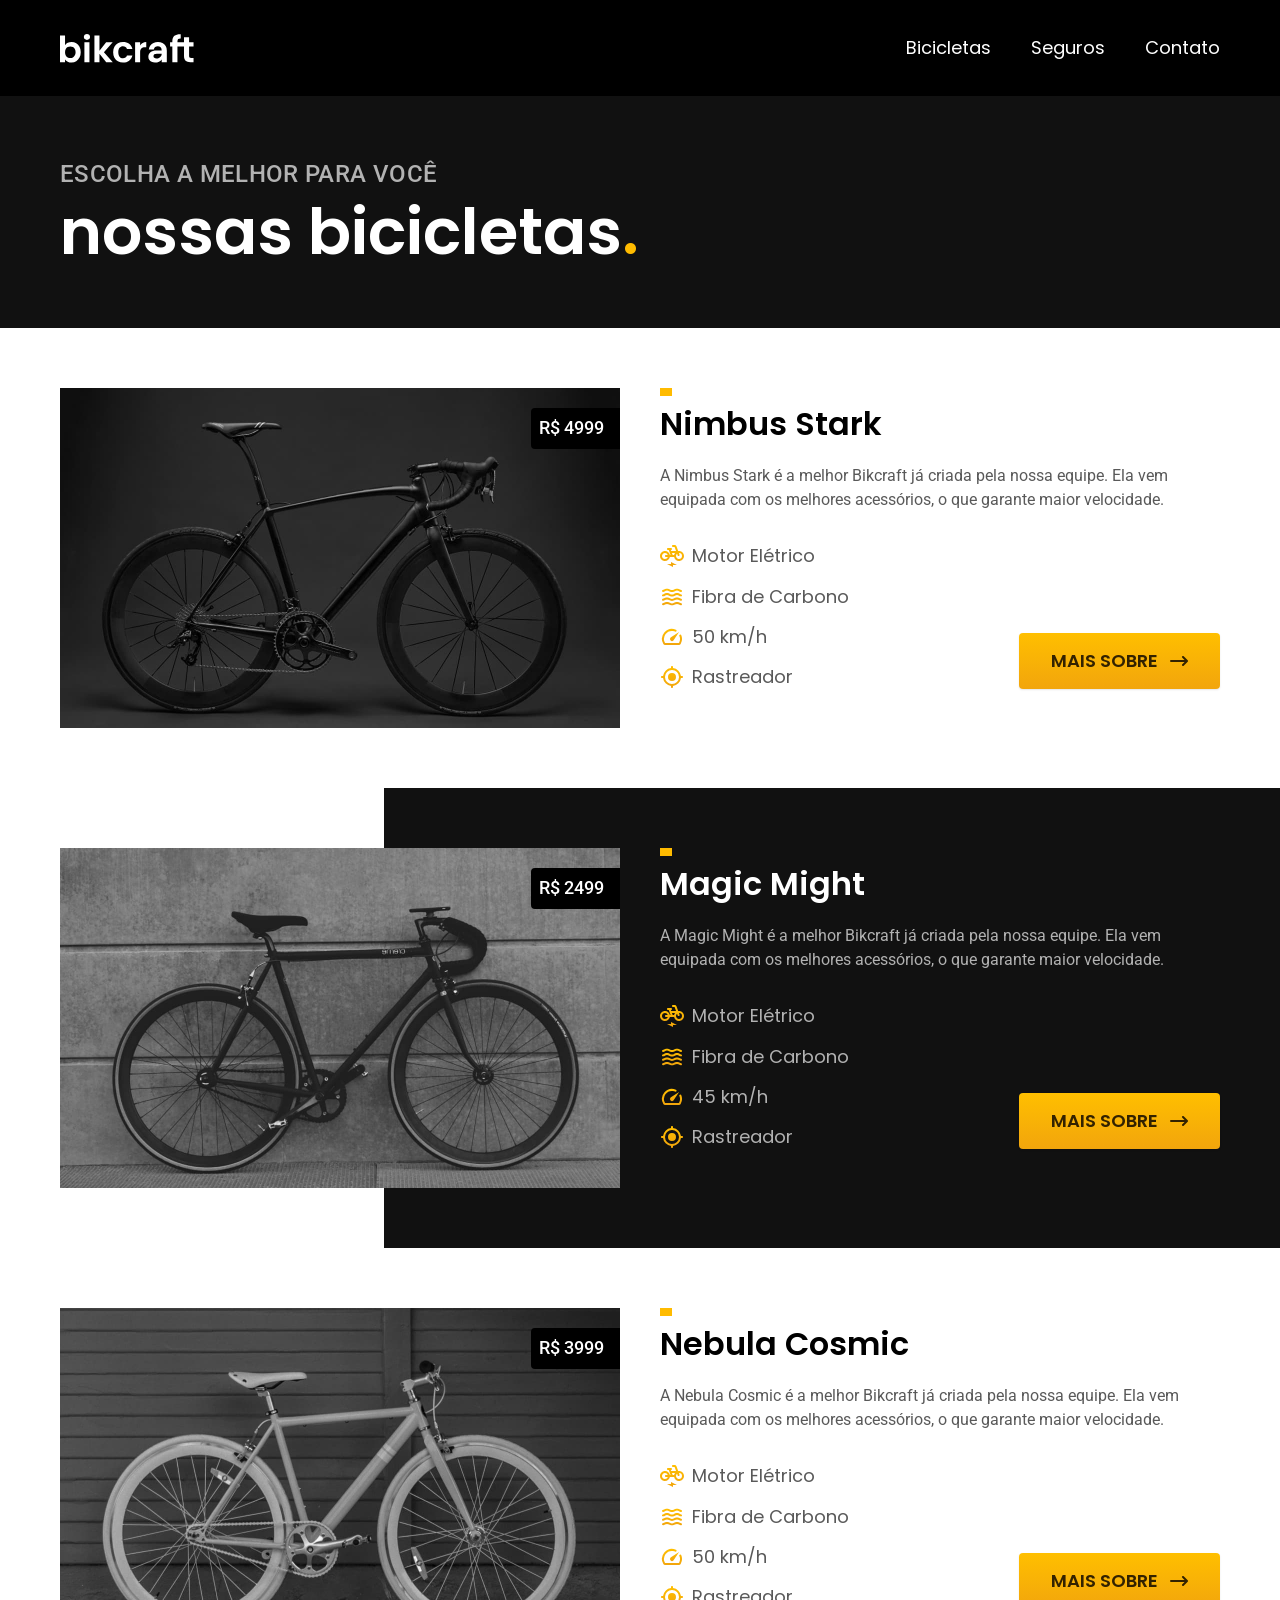
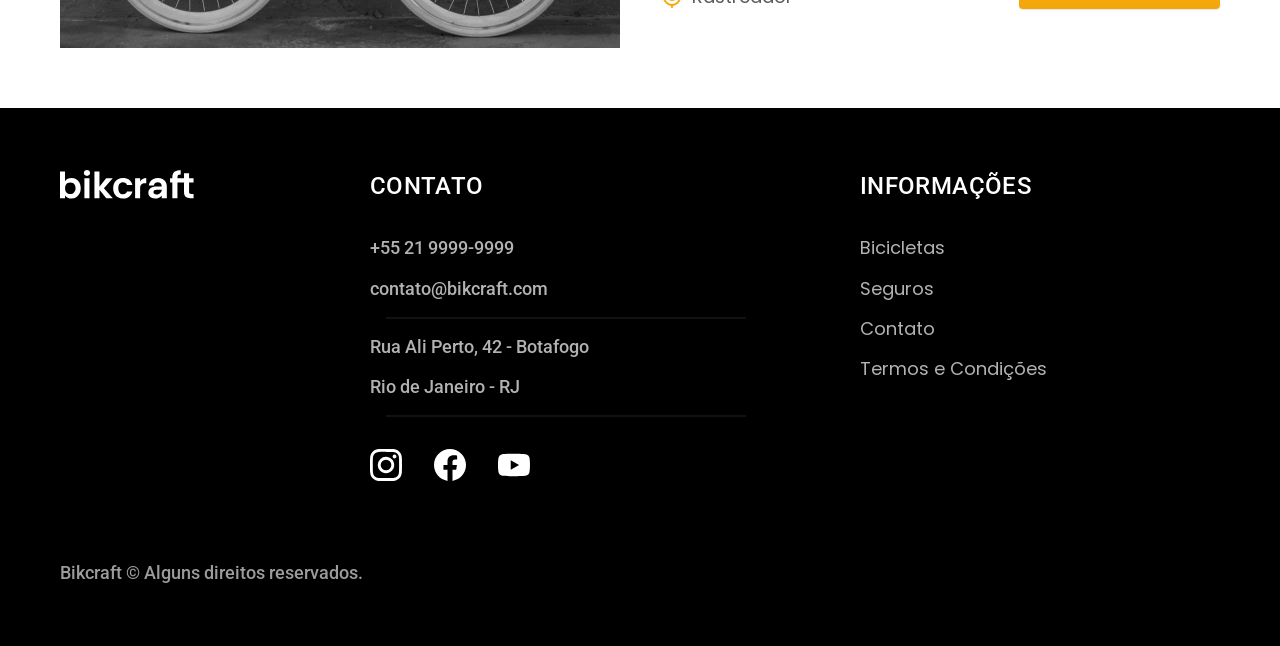
==== bicicletas.html @ 04da7112 "nimbus" ====
<!DOCTYPE html>
<html lang="en">

<head>
  <meta charset="UTF-8">
  <meta name="viewport" content="width=device-width, initial-scale=1.0">
  <title>Bicicletas | Bikcraft</title>
  <meta name="descripition" content="Termos e Condições">

  <link rel="stylesheet" href="./css/style.css">
  <link rel="preconnect" href="https://fonts.googleapis.com">
  <link rel="preconnect" href="https://fonts.gstatic.com" crossorigin>
  <link href="https://fonts.googleapis.com/css2?family=Poppins:wght@400;600&family=Roboto:ital,wdth,wght@0,75..100,100..900;1,75..100,100..900&family=Merriweather:ital,opsz,wght@0,18..144,300..900;1,18..144,300..900&display=swap" rel="stylesheet">

  <link rel="preconnect" href="https://fonts.googleapis.com">
  <link rel="preconnect" href="https://fonts.gstatic.com" crossorigin>
  <link href="https://fonts.googleapis.com/css2?family=Merriweather:ital,opsz,wght@0,18..144,300..900;1,18..144,300..900&display=swap" rel="stylesheet">

</head>

<body id="bicicletas">
  <header class="header-bg">
    <div class="header container">
      <a href="./">
        <img src="./img/bikcraft.svg" alt="Bikcraft">
      </a>

      <nav aria-label="primaria">
        <ul class="header-menu font-1-m cor-0">
          <li><a href="./bicicletas.html">Bicicletas</a></li>
          <li><a href="./seguros.html">Seguros</a></li>
          <li><a href="./contato.html">Contato</a></li>
        </ul>
      </nav>
    </div>
  </header>

  <main>
    <div class="titulo-bg">
      <div class="titulo container">
        <p class="font-2-l-b cor-5">Escolha a melhor para você</p>
        <h1 class="font-1-xxl cor-0">nossas bicicletas<span class="cor-p1">.</span></h1>
      </div>
    </div>

    <div class="bicicletas container">
      <div class="bicicletas-imagem">
        <img src="./img/bicicletas/nimbus.jpg" alt="Bicicleta preta">
        <span class="font-2-m cor-0">R$ 4999</span>
      </div>
      <div class="bicicletas-conteudo">
        <h2 class="font-1-xl">Nimbus Stark</h2>
        <p class="font-2-s cor-8">A Nimbus Stark é a melhor Bikcraft já criada pela nossa equipe. Ela vem equipada com os melhores acessórios, o que garante maior velocidade.</p>
        <ul class="font-1-m cor-8">
          <li>
            <img src="./img/icones/eletrica.svg" alt="">
            Motor Elétrico
          </li>
          <li>
            <img src="./img/icones/carbono.svg" alt="">
            Fibra de Carbono
          </li>
          <li>
            <img src="./img/icones/velocidade.svg" alt="">
            50 km/h
          </li>
          <li>
            <img src="./img/icones/rastreador.svg" alt="">
            Rastreador
          </li>
        </ul>
        <a class="botao seta" href="./bicicletas/nimbus.html">Mais Sobre</a>
      </div>
    </div>

    <div class="bicicletas-bg">
      <div class="bicicletas container">
        <div class="bicicletas-imagem">
          <img src="./img/bicicletas/magic.jpg" alt="Bicicleta preta">
          <span class="font-2-m cor-0">R$ 2499</span>
        </div>
        <div class="bicicletas-conteudo">
          <h2 class="font-1-xl cor-0">Magic Might</h2>
          <p class="font-2-s cor-5">A Magic Might é a melhor Bikcraft já criada pela nossa equipe. Ela vem equipada com os melhores acessórios, o que garante maior velocidade.</p>
          <ul class="font-1-m cor-5">
            <li>
              <img src="./img/icones/eletrica.svg" alt="">
              Motor Elétrico
            </li>
            <li>
              <img src="./img/icones/carbono.svg" alt="">
              Fibra de Carbono
            </li>
            <li>
              <img src="./img/icones/velocidade.svg" alt="">
              45 km/h
            </li>
            <li>
              <img src="./img/icones/rastreador.svg" alt="">
              Rastreador
            </li>
          </ul>
          <a class="botao seta" href="./bicicletas/magic.html">Mais Sobre</a>
        </div>
      </div>
    </div>

    <div class="bicicletas container">
      <div class="bicicletas-imagem">
        <img src="./img/bicicletas/nebula.jpg" alt="Bicicleta preta">
        <span class="font-2-m cor-0">R$ 3999</span>
      </div>
      <div class="bicicletas-conteudo">
        <h2 class="font-1-xl">Nebula Cosmic</h2>
        <p class="font-2-s cor-8">A Nebula Cosmic é a melhor Bikcraft já criada pela nossa equipe. Ela vem equipada com os melhores acessórios, o que garante maior velocidade.</p>
        <ul class="font-1-m cor-8">
          <li>
            <img src="./img/icones/eletrica.svg" alt="">
            Motor Elétrico
          </li>
          <li>
            <img src="./img/icones/carbono.svg" alt="">
            Fibra de Carbono
          </li>
          <li>
            <img src="./img/icones/velocidade.svg" alt="">
            50 km/h
          </li>
          <li>
            <img src="./img/icones/rastreador.svg" alt="">
            Rastreador
          </li>
        </ul>
        <a class="botao seta" href="./bicicletas/nebula.html">Mais Sobre</a>
      </div>
    </div>

  </main>

  <footer class="footer-bg">
    <div class="footer container">
      <img src="./img/bikcraft.svg" alt="Bikcraft">
      <div class="footer-contato">
        <h3 class="font-2-l-b cor-0">Contato</h3>
        <ul class="font-2-m cor-5">
          <li><a href="tel:+552199999999">+55 21 9999-9999</a></li>
          <li><a href="mailto:contato@bikcraft.com">contato@bikcraft.com</a></li>
          <li>Rua Ali Perto, 42 - Botafogo</li>
          <li>Rio de Janeiro - RJ</li>
        </ul>
        <div class="footer-redes">
          <a href="./">
            <img src="./img/redes/instagram.svg" alt="Instagram">
          </a>
          <a href="./">
            <img src="./img/redes/facebook.svg" alt="Facebook">
          </a>
          <a href="./">
            <img src="./img/redes/youtube.svg" alt="Youtube">
          </a>
        </div>
      </div>
      <div class="footer-informacoes">
        <h3 class="font-2-l-b cor-0">Informações</h3>
        <nav>
          <ul class="font-1-m cor-5">
            <li><a href="./bicicletas.html">Bicicletas</a></li>
            <li><a href="./seguros.html">Seguros</a></li>
            <li><a href="./contato.html">Contato</a></li>
            <li><a href="./termos.html">Termos e Condições</a></li>
          </ul>
        </nav>
      </div>
      <p class="footer-copy font-2-m cor-6">Bikcraft © Alguns direitos reservados.</p>
    </div>
  </footer>
</body>

</html>
---- css/style.css ----
@import "./global/global.css";
@import "./utilidades/tipografia.css";
@import "./utilidades/cores.css";

@import "./global/header.css";
@import "./global/footer.css";

/* Utilidades */
@import "./utilidades/componentes.css";

/* Home */
@import "./home/introducao.css";
@import "./home/tecnologia.css";
@import "./home/parceiros.css";
@import "./home/depoimento.css";

/* Bicicletas */
@import "./bicicletas/bicicletas-lista.css";
@import "./bicicletas/bicicletas.css";

/* Bicicleta */
@import "./bicicleta/bicicleta.css";

/* Seguros */
@import "./seguros/seguros.css";
@import "./seguros/vantagens.css";
@import "./seguros/perguntas.css";

/* Termos */
@import "./termos/termos.css";
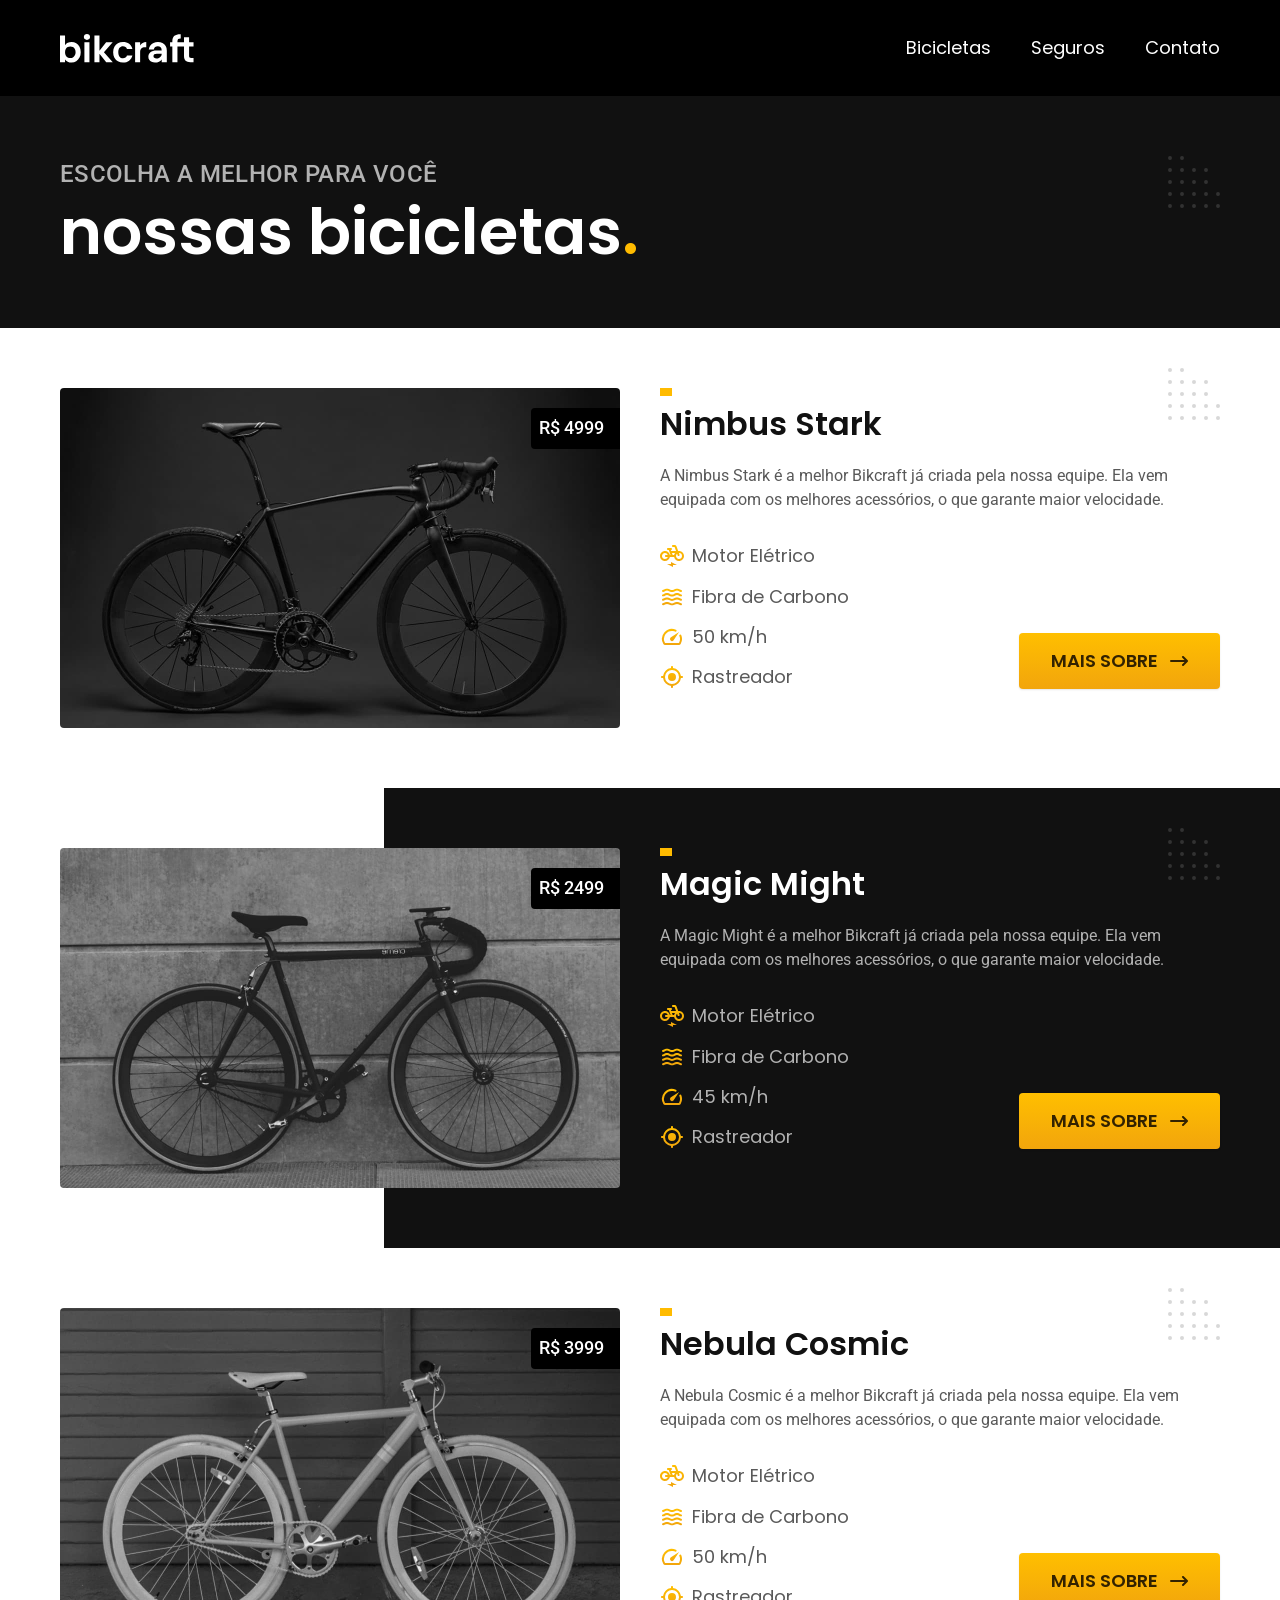
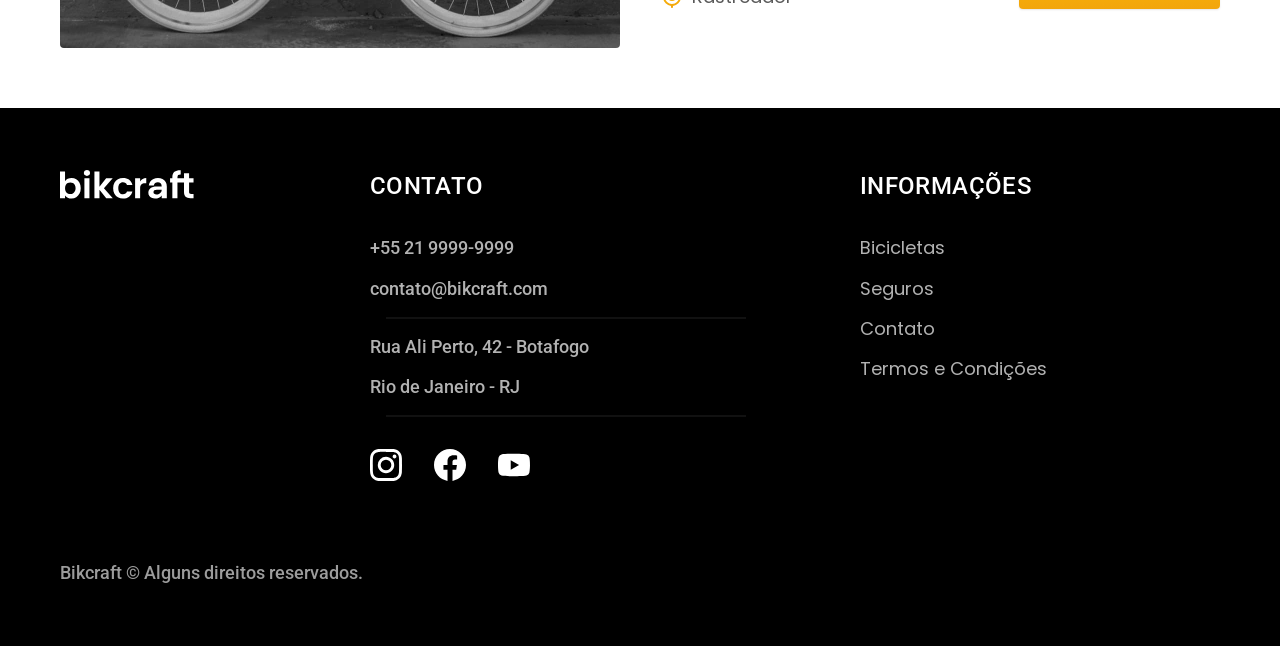
==== commit d19cb671: "otimizacoes" ====
--- a/bicicletas.html
+++ b/bicicletas.html
@@ -7,6 +7,7 @@
   <title>Bicicletas | Bikcraft</title>
   <meta name="descripition" content="Termos e Condições">
 
+  <link rel="preload" href="./css/style.css" as="style">
   <link rel="stylesheet" href="./css/style.css">
   <link rel="preconnect" href="https://fonts.googleapis.com">
   <link rel="preconnect" href="https://fonts.gstatic.com" crossorigin>
--- a/css/style.css
+++ b/css/style.css
@@ -7,6 +7,7 @@
 
 /* Utilidades */
 @import "./utilidades/componentes.css";
+@import "./utilidades/formulario.css";
 
 /* Home */
 @import "./home/introducao.css";
@@ -20,11 +21,19 @@
 
 /* Bicicleta */
 @import "./bicicleta/bicicleta.css";
+@import "./bicicleta/seguro.css";
 
 /* Seguros */
 @import "./seguros/seguros.css";
 @import "./seguros/vantagens.css";
 @import "./seguros/perguntas.css";
 
+/* Contato */
+@import "./contato/contato.css";
+@import "./contato/lojas.css";
+
+/* Orçamento */
+@import "./orcamento/orcamento.css";
+
 /* Termos */
 @import "./termos/termos.css";
--- a/css/style.css
+++ b/css/style.css
@@ -7,6 +7,7 @@
 
 /* Utilidades */
 @import "./utilidades/componentes.css";
+@import "./utilidades/formulario.css";
 
 /* Home */
 @import "./home/introducao.css";
@@ -20,11 +21,19 @@
 
 /* Bicicleta */
 @import "./bicicleta/bicicleta.css";
+@import "./bicicleta/seguro.css";
 
 /* Seguros */
 @import "./seguros/seguros.css";
 @import "./seguros/vantagens.css";
 @import "./seguros/perguntas.css";
 
+/* Contato */
+@import "./contato/contato.css";
+@import "./contato/lojas.css";
+
+/* Orçamento */
+@import "./orcamento/orcamento.css";
+
 /* Termos */
 @import "./termos/termos.css";
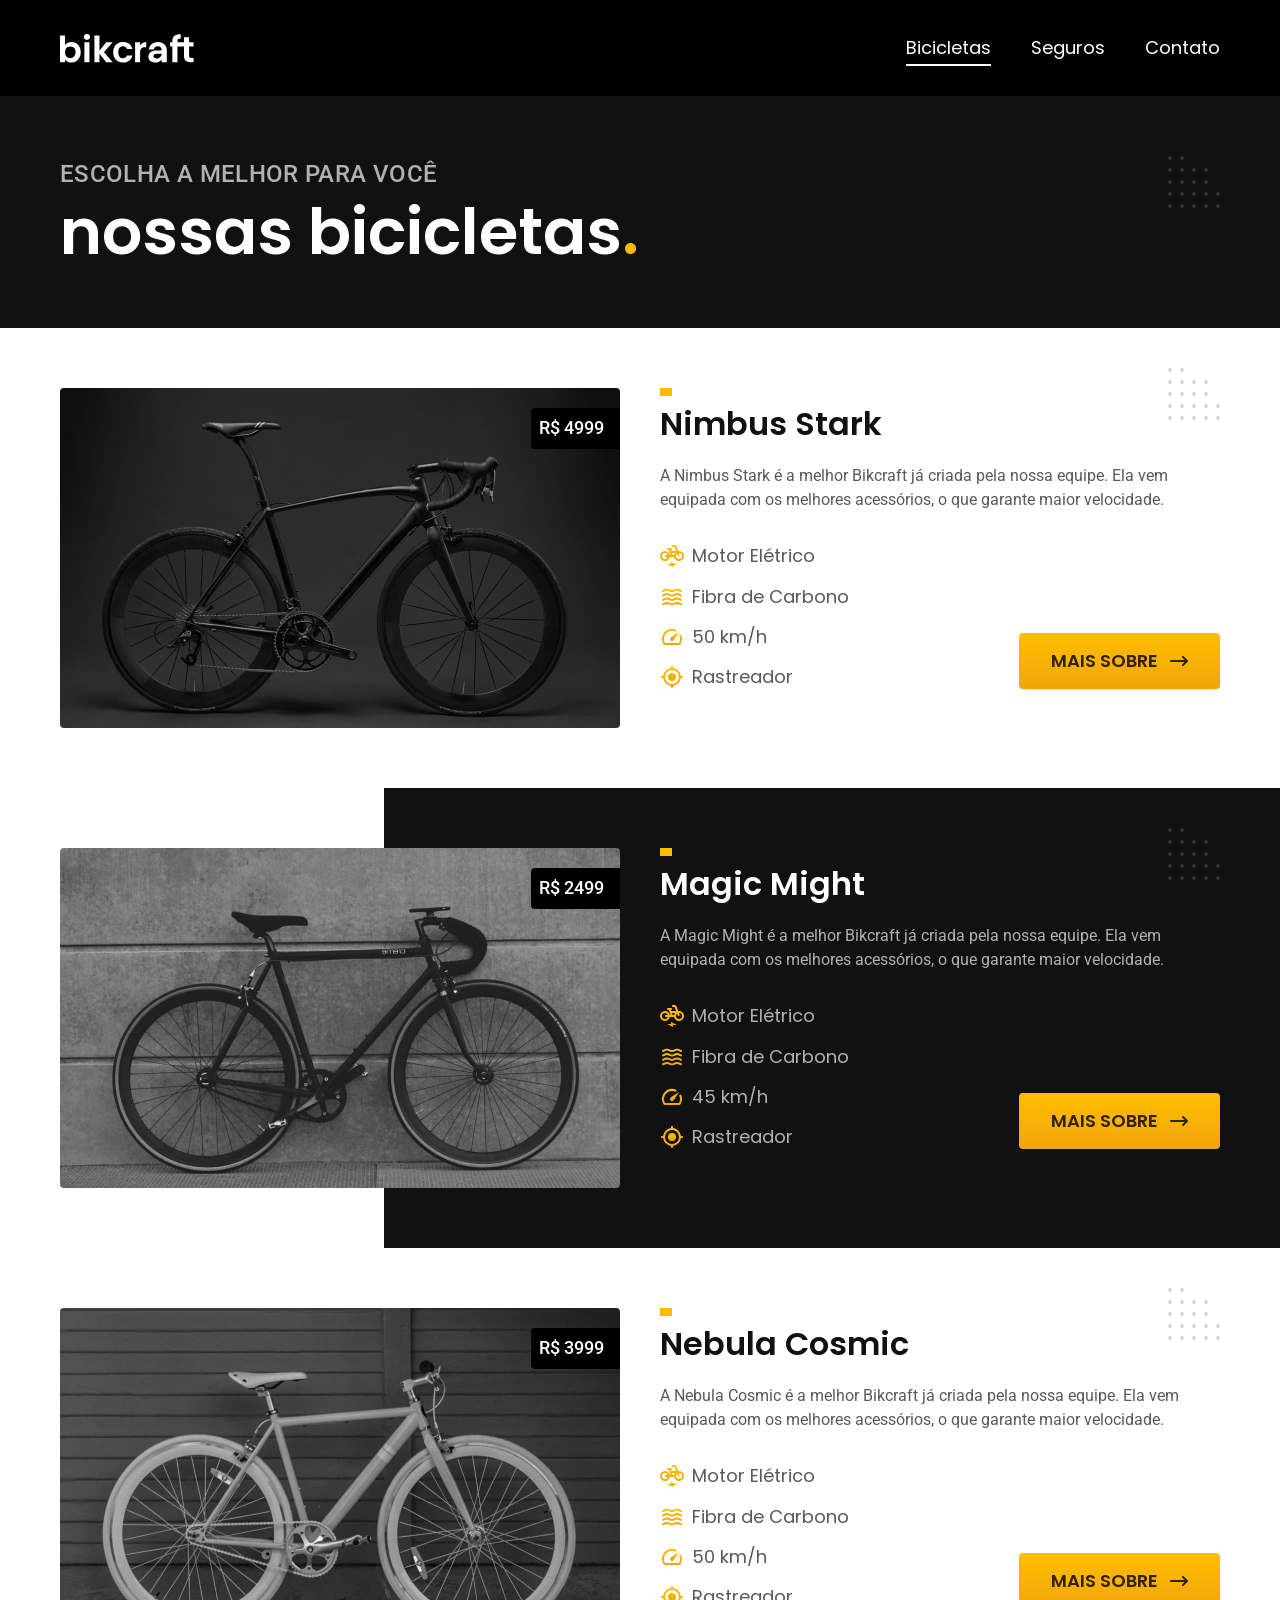
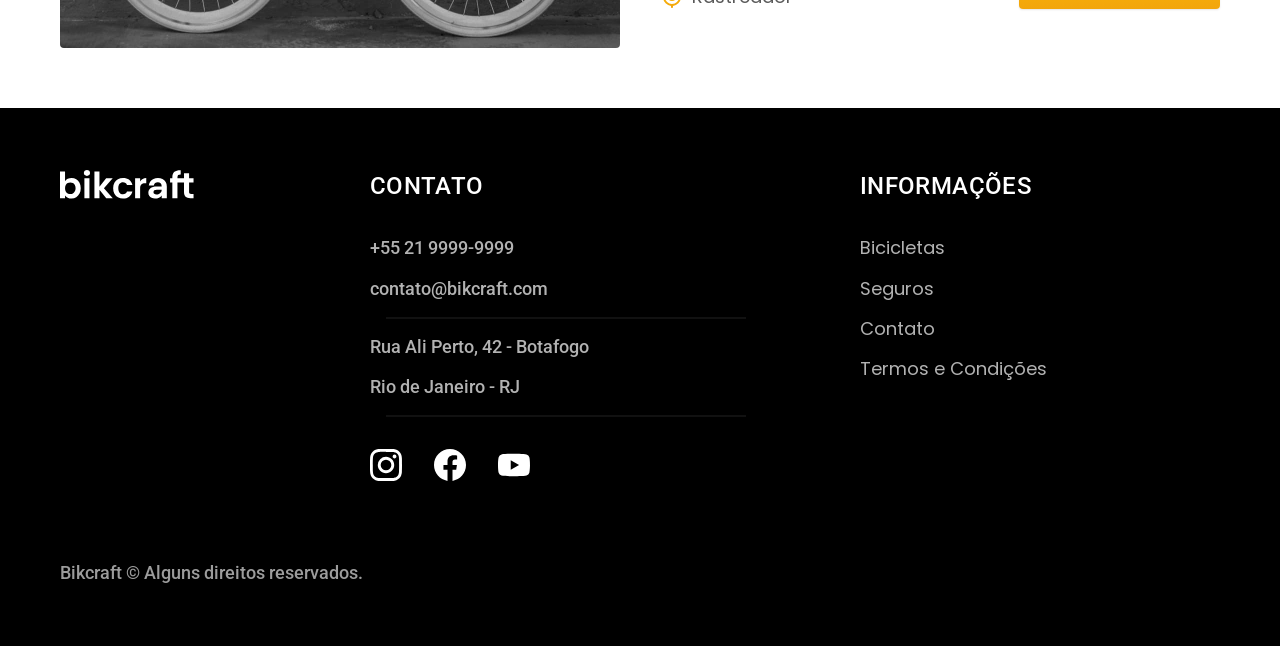
==== commit 379d0b2a: "detalhe-menu" ====
--- a/bicicletas.html
+++ b/bicicletas.html
@@ -175,6 +175,7 @@
       <p class="footer-copy font-2-m cor-6">Bikcraft © Alguns direitos reservados.</p>
     </div>
   </footer>
+  <script src="./js/script.js""></script>
 </body>
 
 </html>
